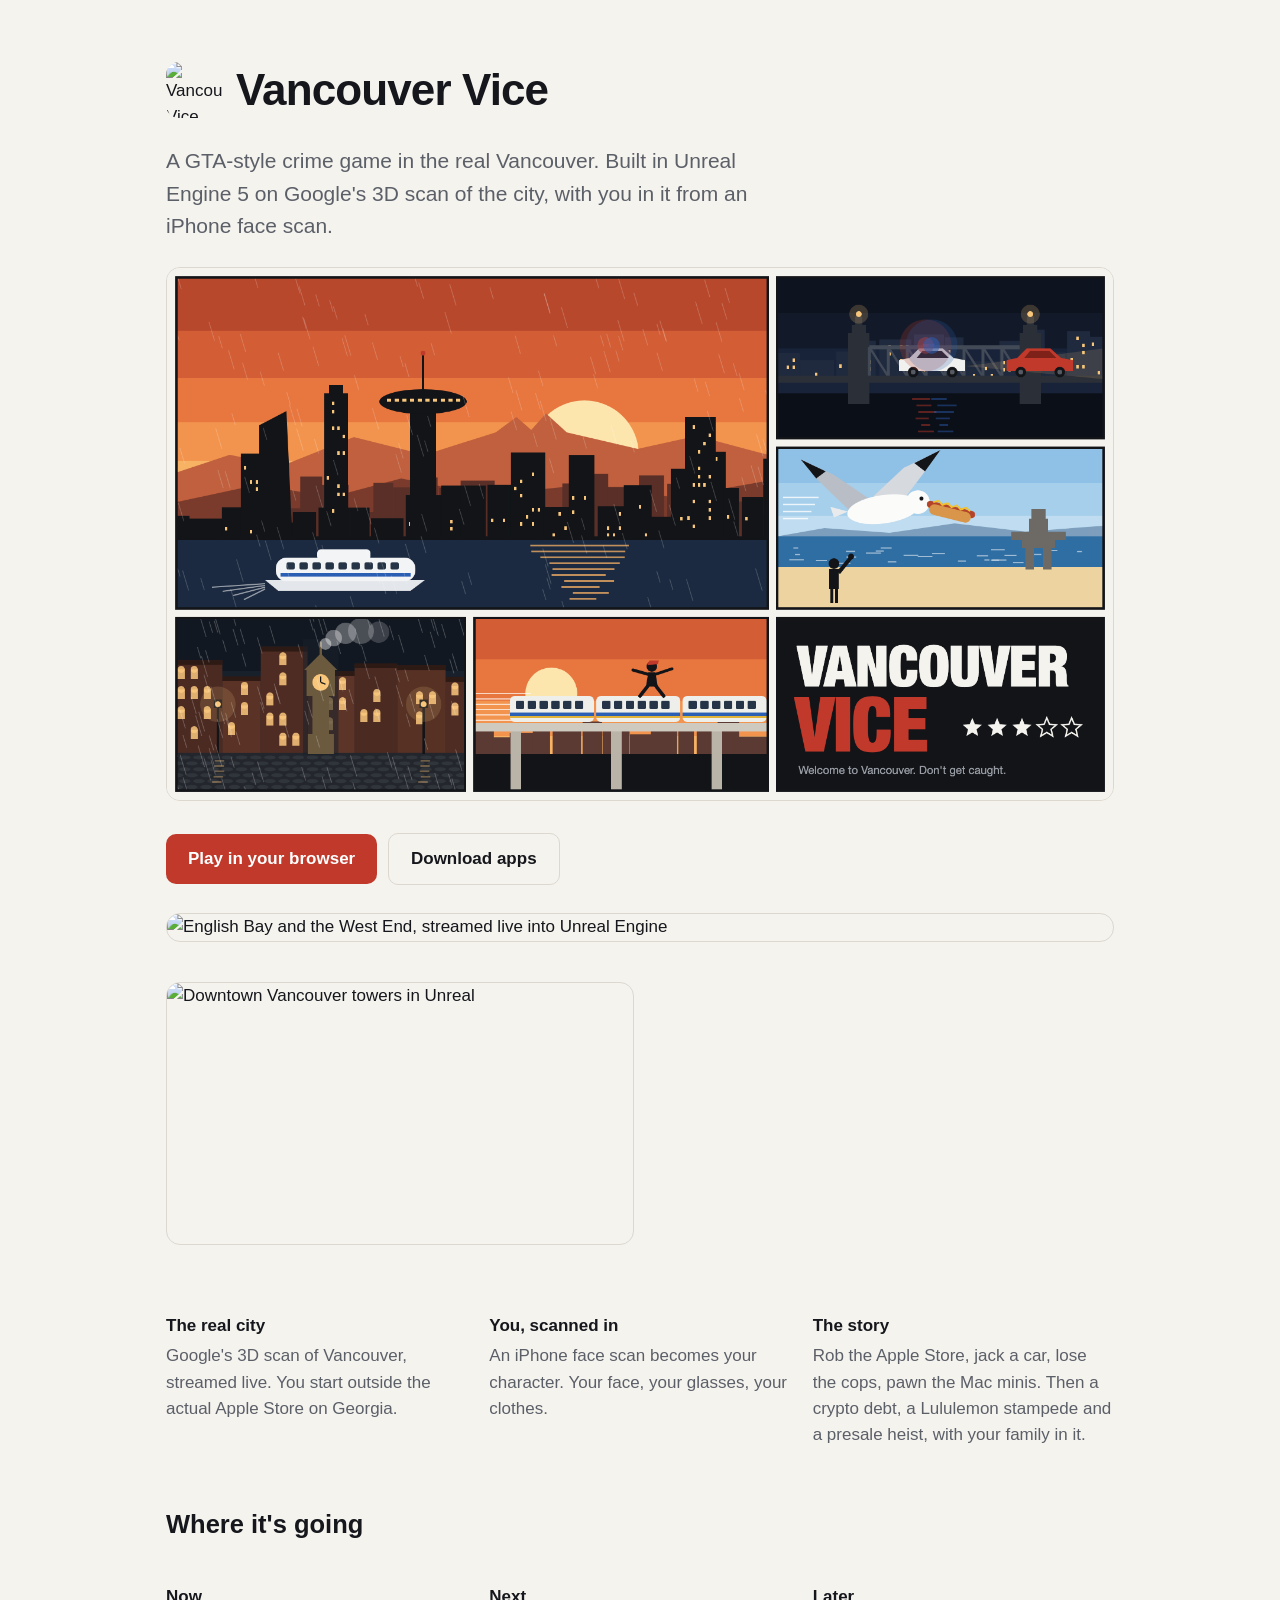
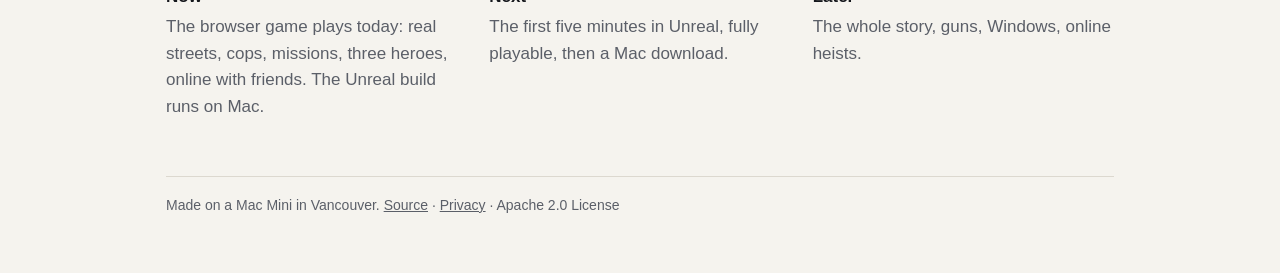
==== site/index.html @ 9a9914cd "Key art: six Vancouver panels in a GTA cover grid, on README and landing Co-Authored-By: Claude Opus" ====
<!doctype html>
<html lang="en"><head><meta charset="utf-8"><meta name="viewport" content="width=device-width,initial-scale=1">
<title>Vancouver Vice</title><meta name="description" content="A third person GTA-style game set in Vancouver and Victoria, native on the Mac.">
<link rel="icon" href="icon.png">
<meta property="og:image" content="https://vancouvervice.heyitsmejosh.com/img/key-art.png"><meta name="twitter:card" content="summary_large_image">
<style>
:root{--bg:#f5f3ee;--ink:#15171c;--dim:#5b5f68;--line:#dcd8cf;--accent:#c0392b}
@media (prefers-color-scheme:dark){:root{--bg:#111316;--ink:#f1efe9;--dim:#9a9ea6;--line:#2a2d33}}
*{box-sizing:border-box}body{margin:0;background:var(--bg);color:var(--ink);font:17px/1.55 -apple-system,"SF Pro Text",Helvetica,Arial,sans-serif}
main{max-width:980px;margin:0 auto;padding:56px 16px}
header{display:flex;align-items:center;gap:14px}header img{width:56px;height:56px;border-radius:13px}
h1{font-size:44px;letter-spacing:-.02em;margin:0}p.lead{font-size:21px;color:var(--dim);max-width:640px}
.shot{width:100%;border-radius:12px;border:1px solid var(--line);margin:28px 0;display:block}
a.btn{display:inline-block;margin:4px 6px 4px 0;background:var(--accent);color:#fff;text-decoration:none;padding:12px 22px;border-radius:10px;font-weight:600}
.grid{display:grid;grid-template-columns:repeat(auto-fit,minmax(220px,1fr));gap:22px;margin-top:40px}
.grid h3{margin:0 0 4px;font-size:17px}.grid p{margin:0;color:var(--dim)}
footer{margin-top:56px;color:var(--dim);font-size:14px;border-top:1px solid var(--line);padding-top:18px}
@media (max-width:600px){a.btn{display:block;text-align:center;margin:10px 0}h1{font-size:36px}p.lead{font-size:18px}}
.cap{text-align:center;color:var(--dim);font-size:14px;margin:0 0 20px}
.shot{width:100%;border-radius:14px;display:block;margin-top:24px}.shots{display:grid;grid-template-columns:1fr 1fr;gap:12px}.shots .shot{margin-top:12px;aspect-ratio:16/9;object-fit:cover}@media(max-width:600px){.shots{grid-template-columns:1fr}}
</style></head><body><main>
<header><img src="icon.png" alt="Vancouver Vice icon"><h1>Vancouver Vice</h1></header>
<p class="lead">A GTA-style crime game in the real Vancouver. Built in Unreal Engine 5 on Google's 3D scan of the city, with you in it from an iPhone face scan.</p>
<img class="shot" src="img/key-art.png" alt="Vancouver Vice key art: Harbour Centre at sunset, a Burrard Bridge cop chase, a seagull hot dog heist at English Bay, the Gastown steam clock, SkyTrain surfing">
<p><a class="btn" href="play.html">Play in your browser</a> <a class="btn" style="background:transparent;color:var(--ink);border:1px solid var(--line)" href="https://github.com/nulljosh/vancouvervice/releases/latest">Download apps</a></p>
<img class="shot" src="img/unreal-english-bay.jpg" alt="English Bay and the West End, streamed live into Unreal Engine">
<div class="shots"><img class="shot" src="img/unreal-downtown.jpg" alt="Downtown Vancouver towers in Unreal"></div>
<div class="grid">
<div><h3>The real city</h3><p>Google's 3D scan of Vancouver, streamed live. You start outside the actual Apple Store on Georgia.</p></div>
<div><h3>You, scanned in</h3><p>An iPhone face scan becomes your character. Your face, your glasses, your clothes.</p></div>
<div><h3>The story</h3><p>Rob the Apple Store, jack a car, lose the cops, pawn the Mac minis. Then a crypto debt, a Lululemon stampede and a presale heist, with your family in it.</p></div>
</div>
<h2 style="margin-top:56px">Where it's going</h2>
<div class="grid">
<div><h3>Now</h3><p>The browser game plays today: real streets, cops, missions, three heroes, online with friends. The Unreal build runs on Mac.</p></div>
<div><h3>Next</h3><p>The first five minutes in Unreal, fully playable, then a Mac download.</p></div>
<div><h3>Later</h3><p>The whole story, guns, Windows, online heists.</p></div>
</div>
<footer>Made on a Mac Mini in Vancouver. <a href="https://github.com/nulljosh/vancouvervice" style="color:inherit">Source</a> · <a href="privacy.html" style="color:inherit">Privacy</a> · Apache 2.0 License</footer>
</main></body></html>
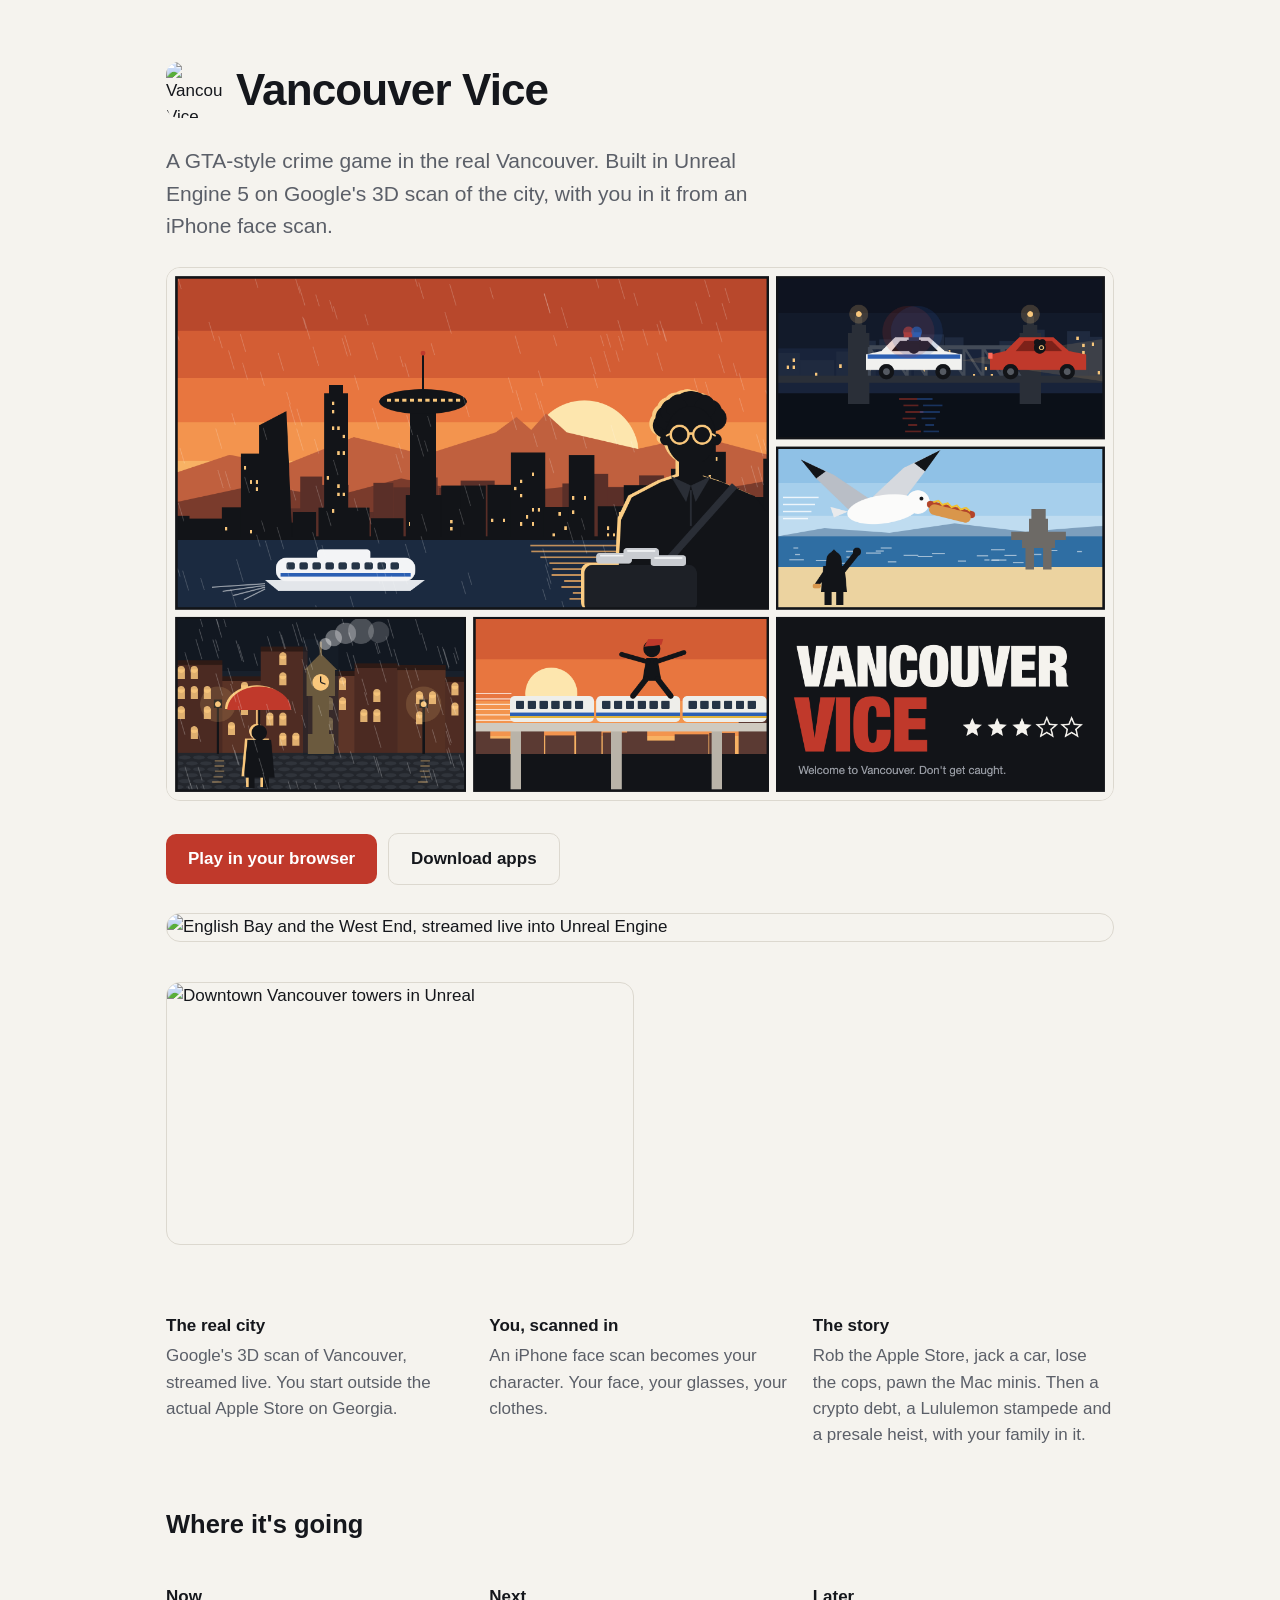
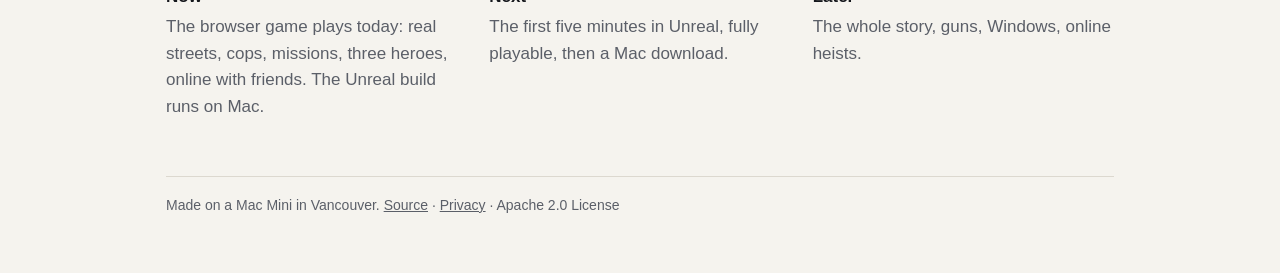
==== commit 7829e233: "Online test and og:image use jaybulb.com (the old host lapsed) Co-Authored-By: Claude Sonnet 5.5 <no" ====
--- a/site/index.html
+++ b/site/index.html
@@ -2,7 +2,7 @@
 <html lang="en"><head><meta charset="utf-8"><meta name="viewport" content="width=device-width,initial-scale=1">
 <title>Vancouver Vice</title><meta name="description" content="A third person GTA-style game set in Vancouver and Victoria, native on the Mac.">
 <link rel="icon" href="icon.png">
-<meta property="og:image" content="https://vancouvervice.heyitsmejosh.com/img/key-art.png"><meta name="twitter:card" content="summary_large_image">
+<meta property="og:image" content="https://vancouvervice.jaybulb.com/img/key-art.png"><meta name="twitter:card" content="summary_large_image">
 <style>
 :root{--bg:#f5f3ee;--ink:#15171c;--dim:#5b5f68;--line:#dcd8cf;--accent:#c0392b}
 @media (prefers-color-scheme:dark){:root{--bg:#111316;--ink:#f1efe9;--dim:#9a9ea6;--line:#2a2d33}}
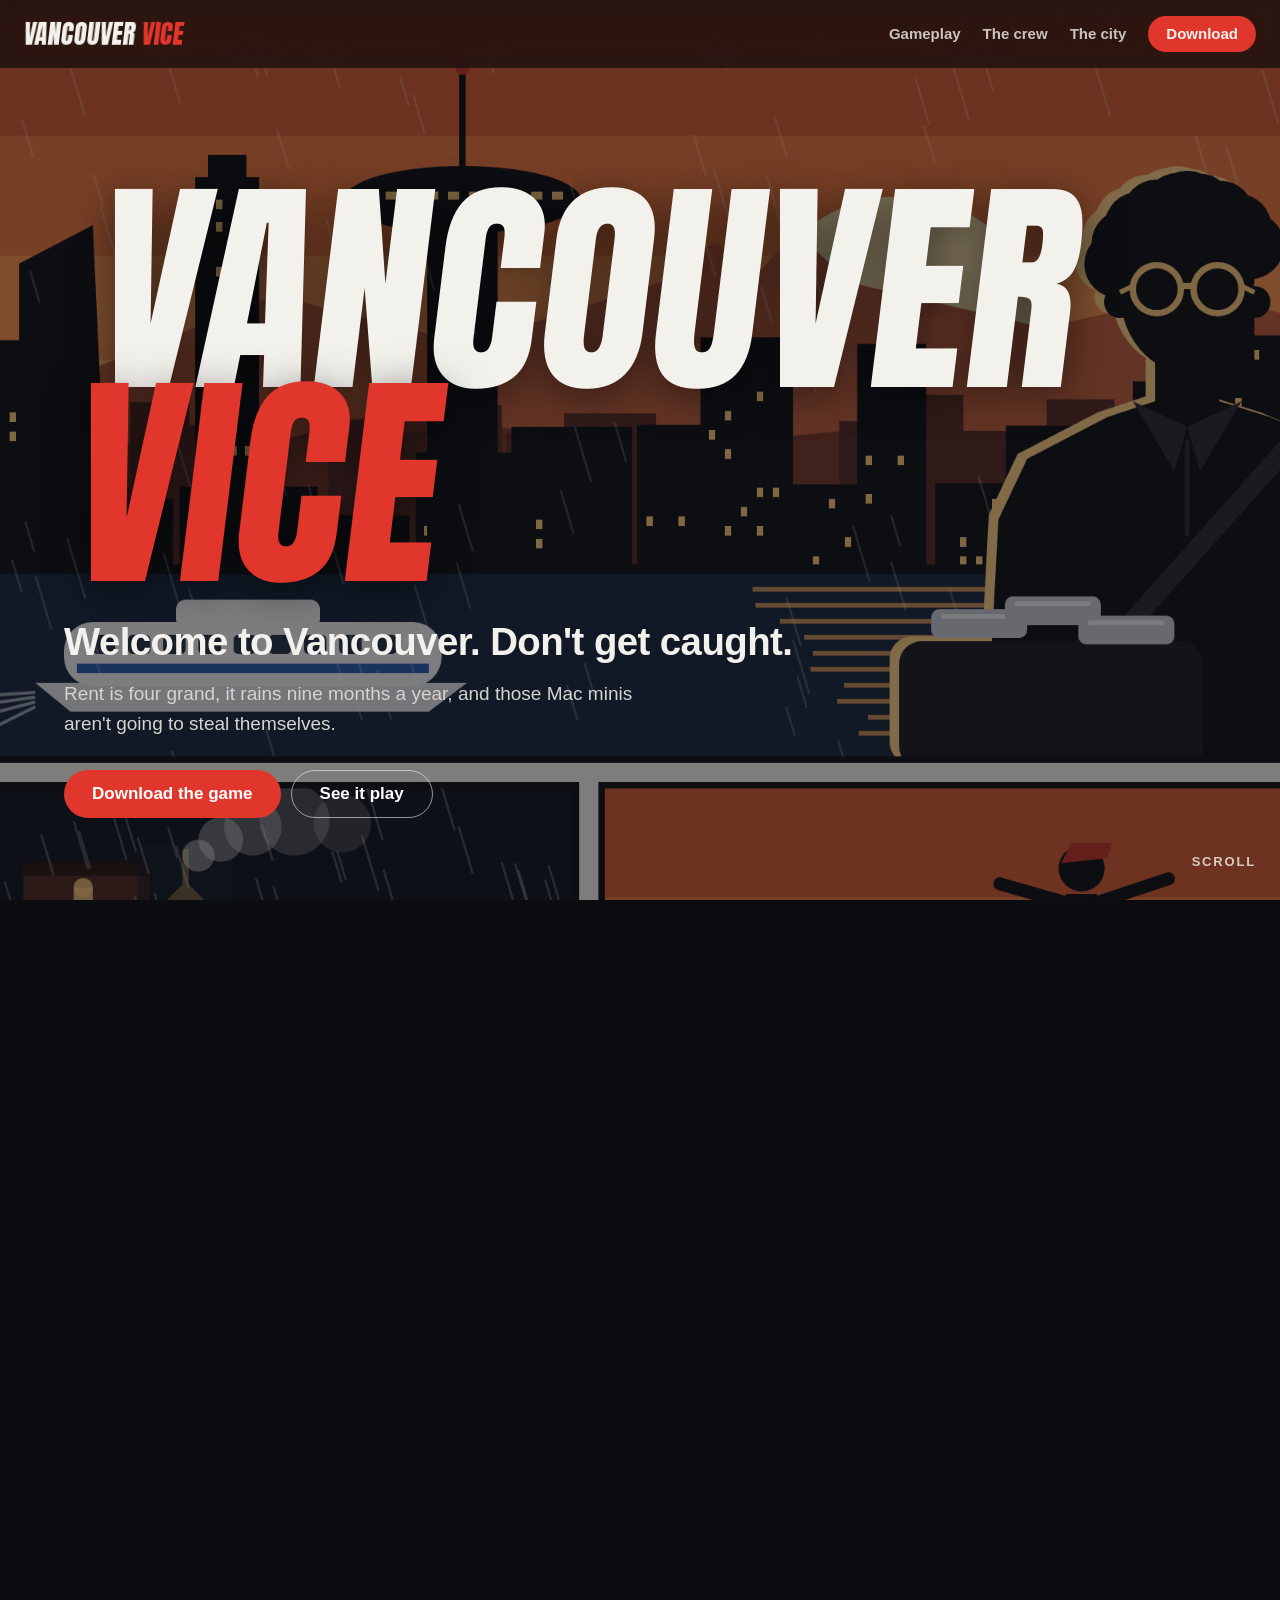
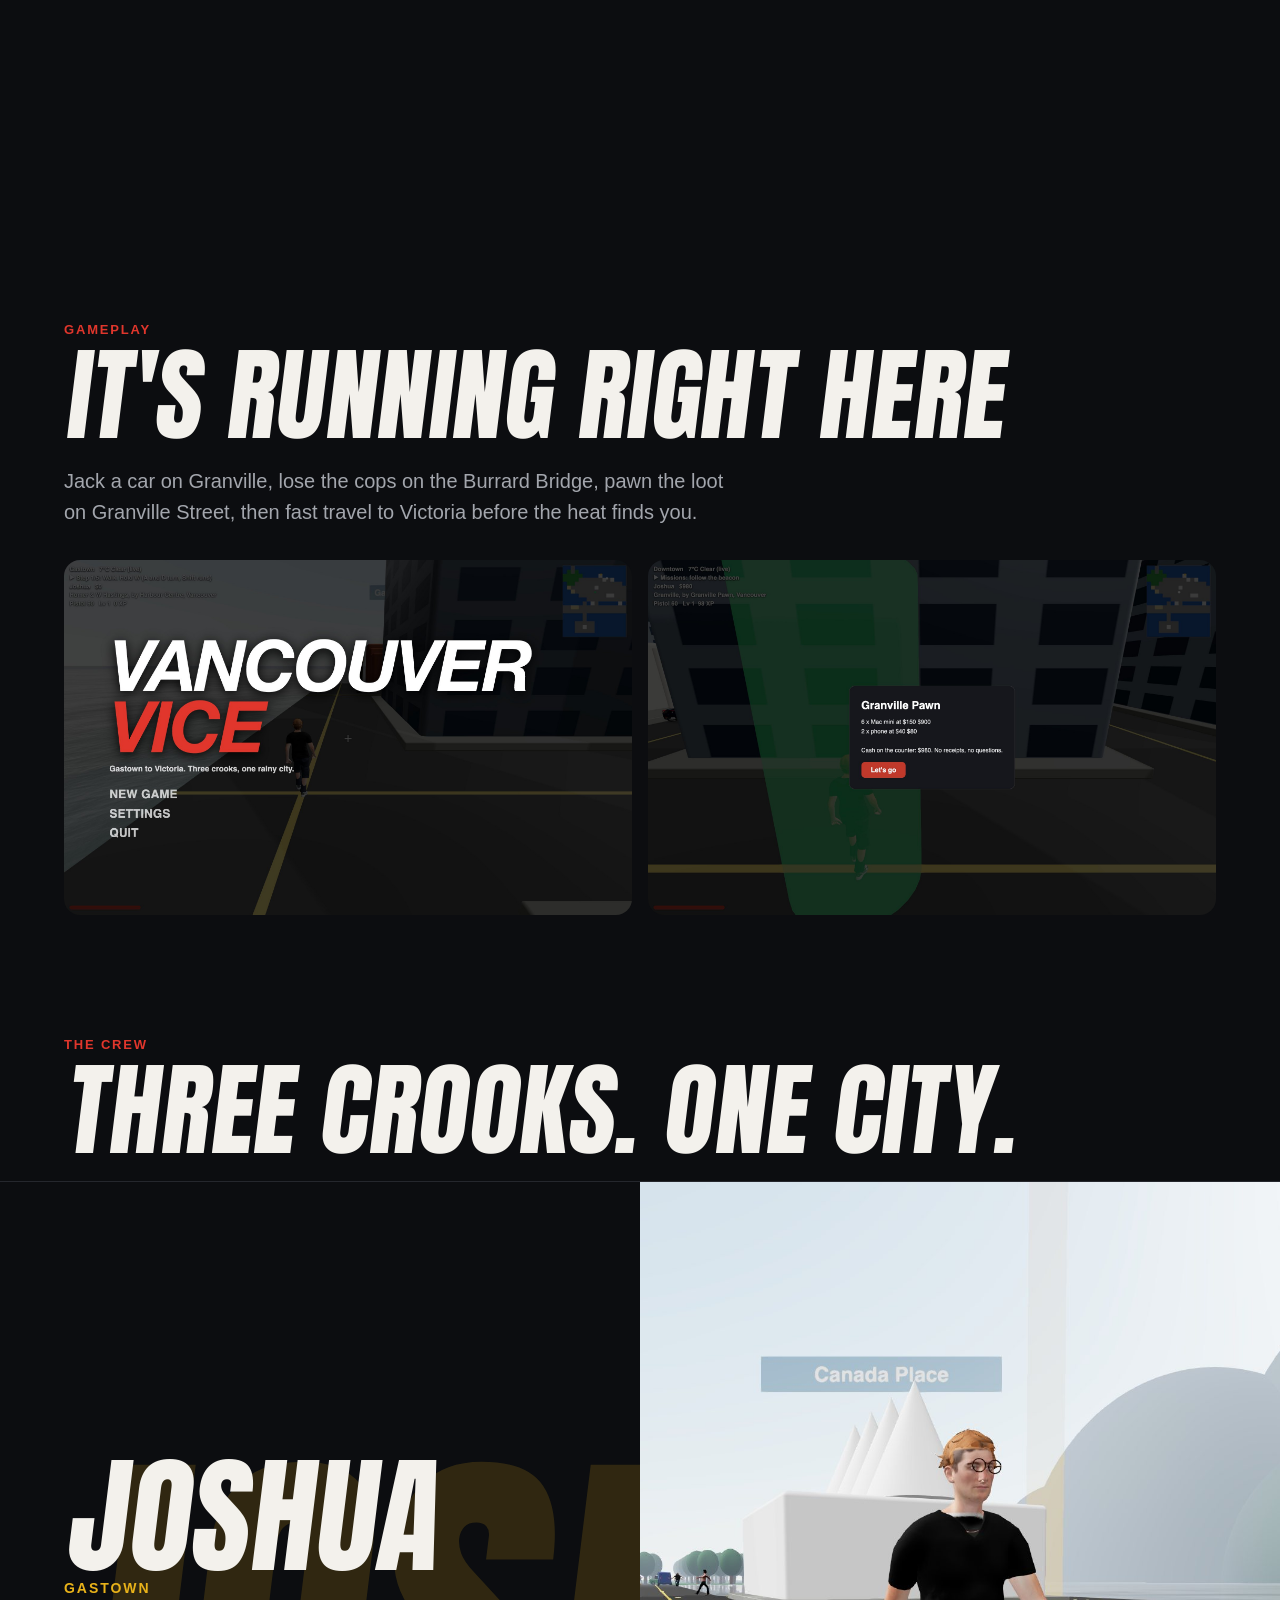
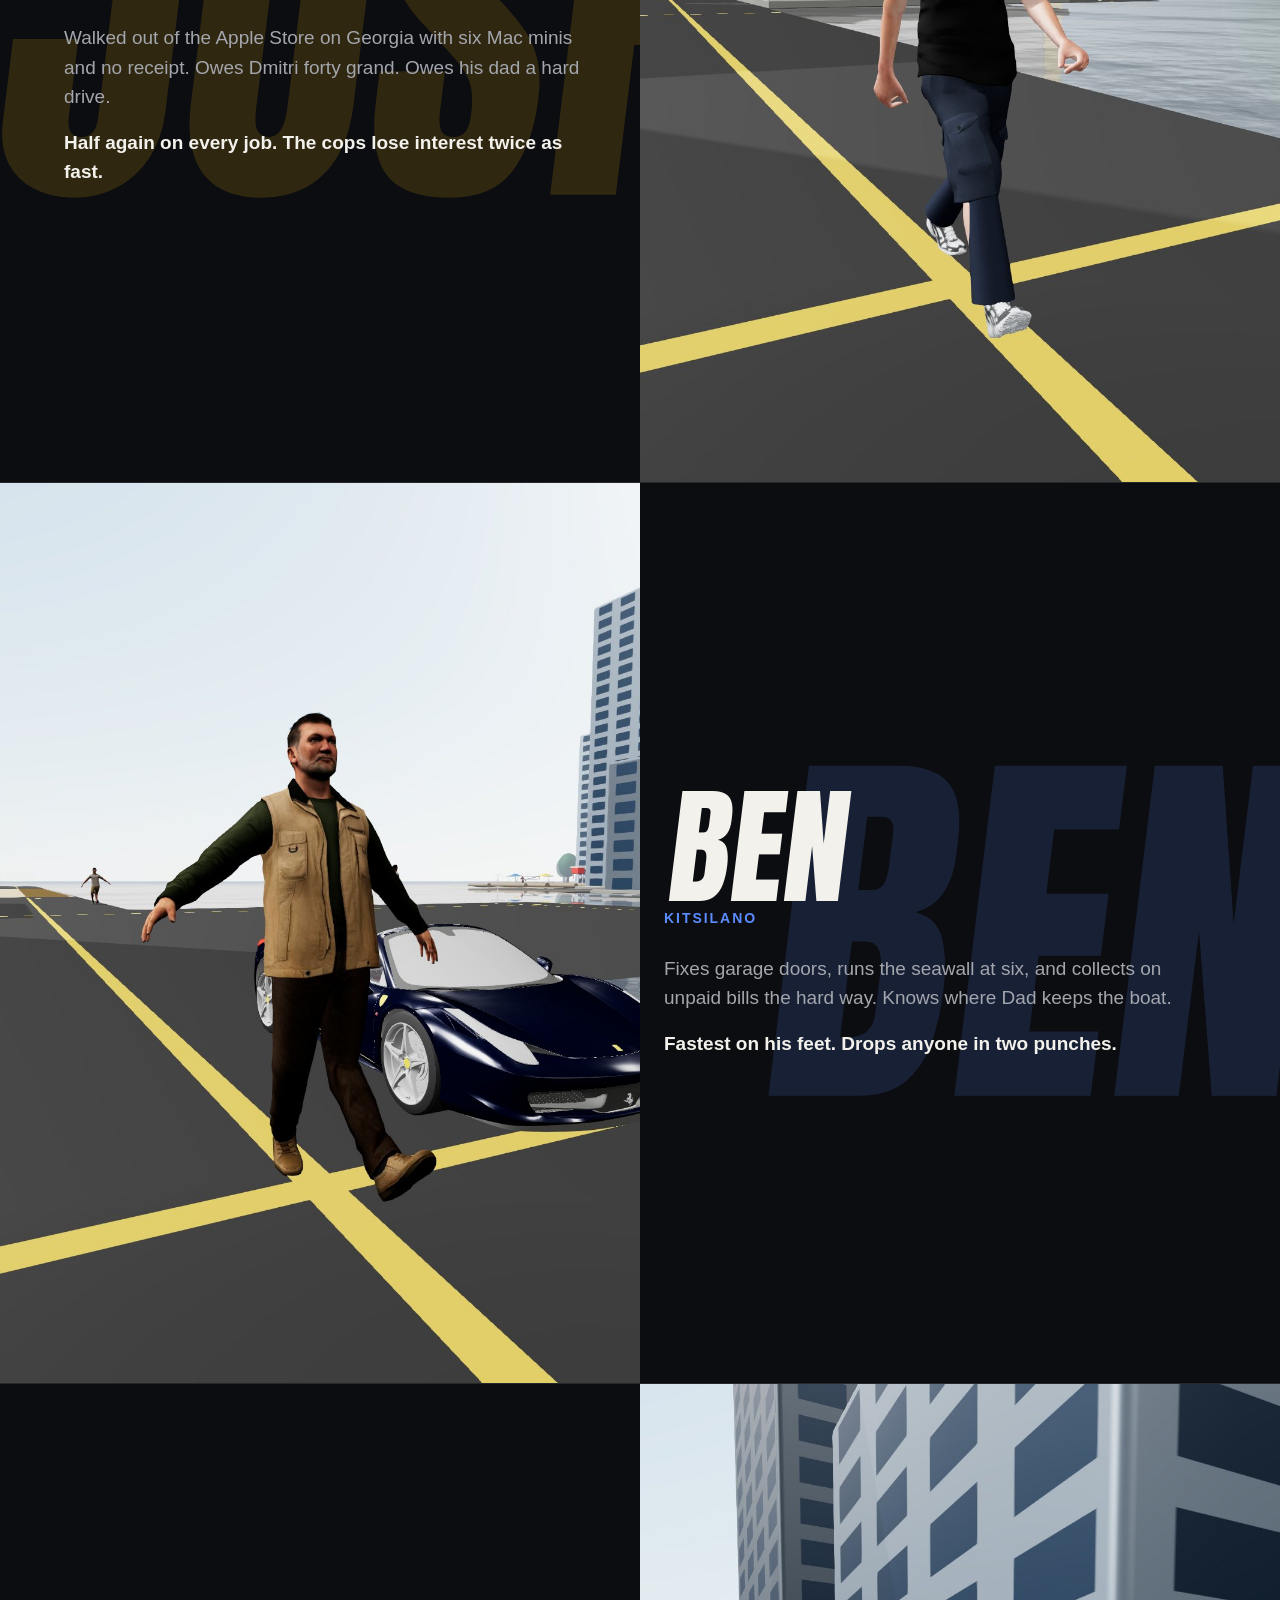
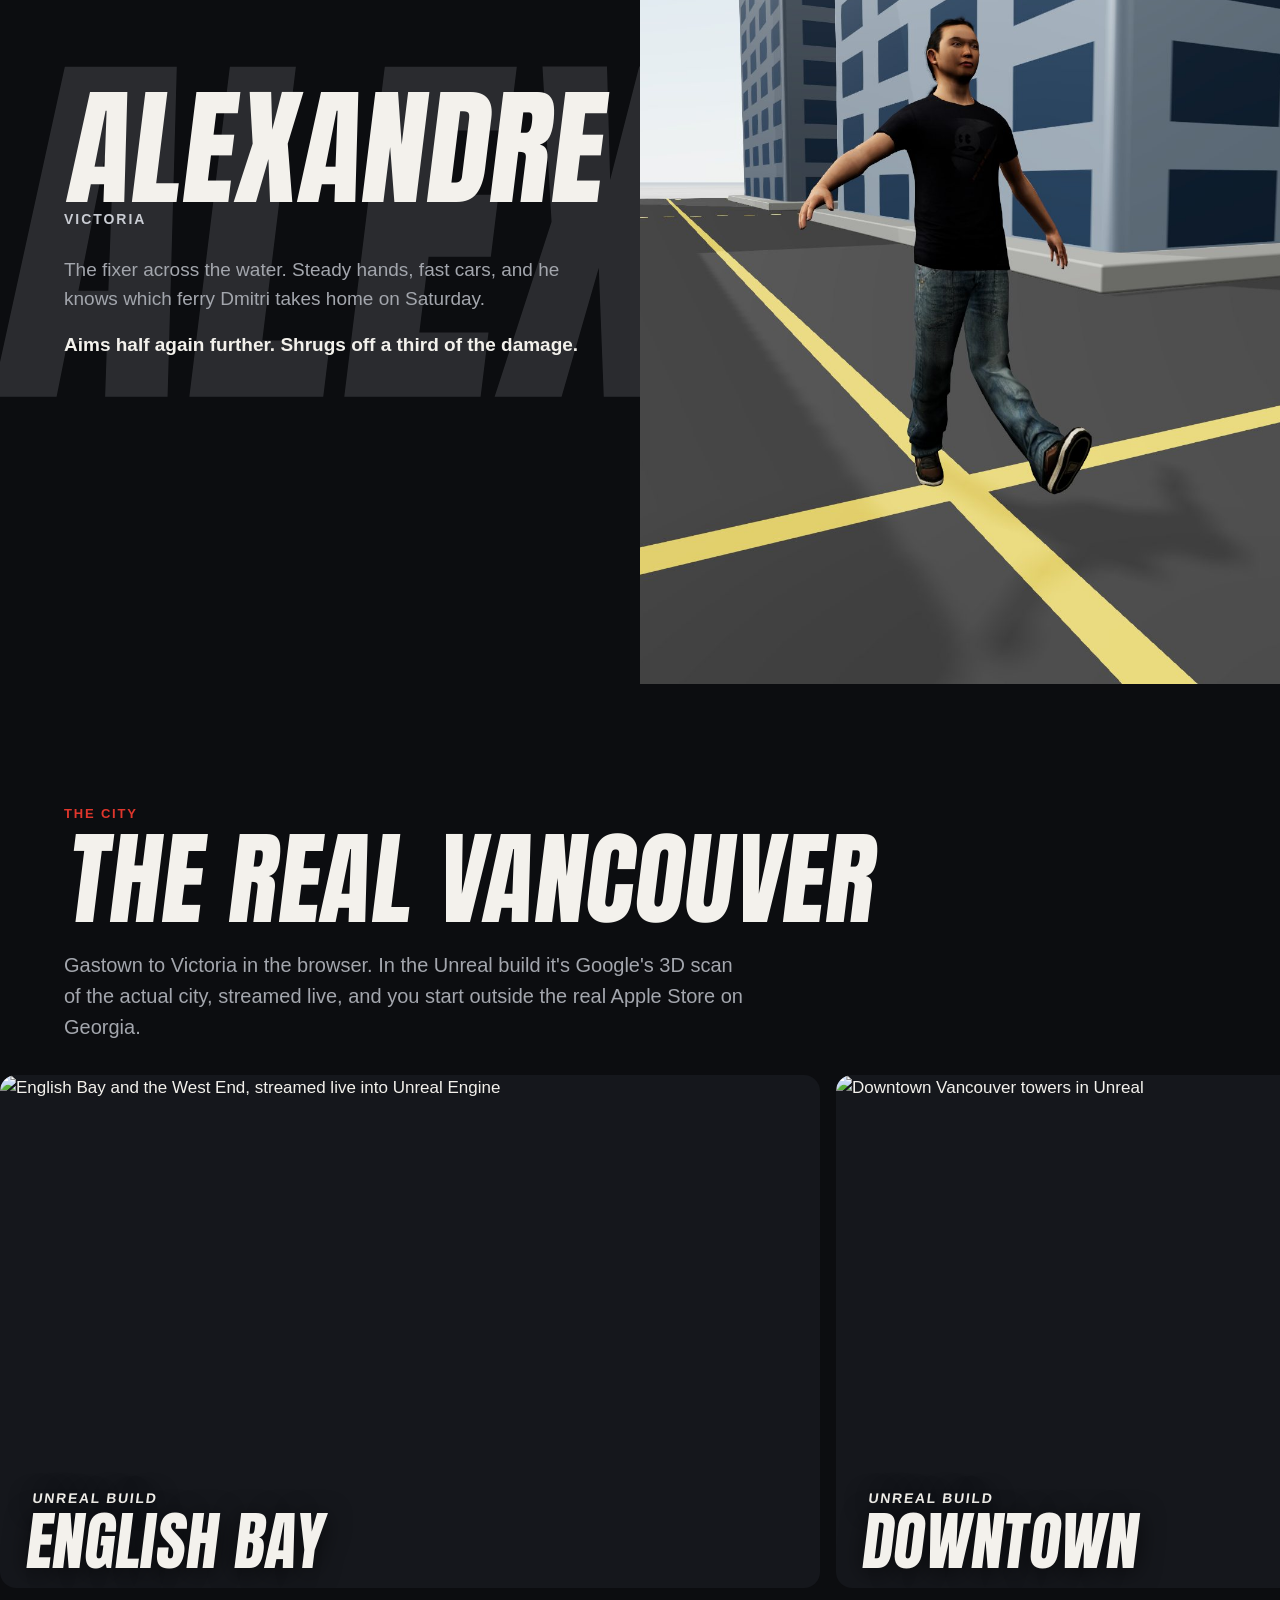
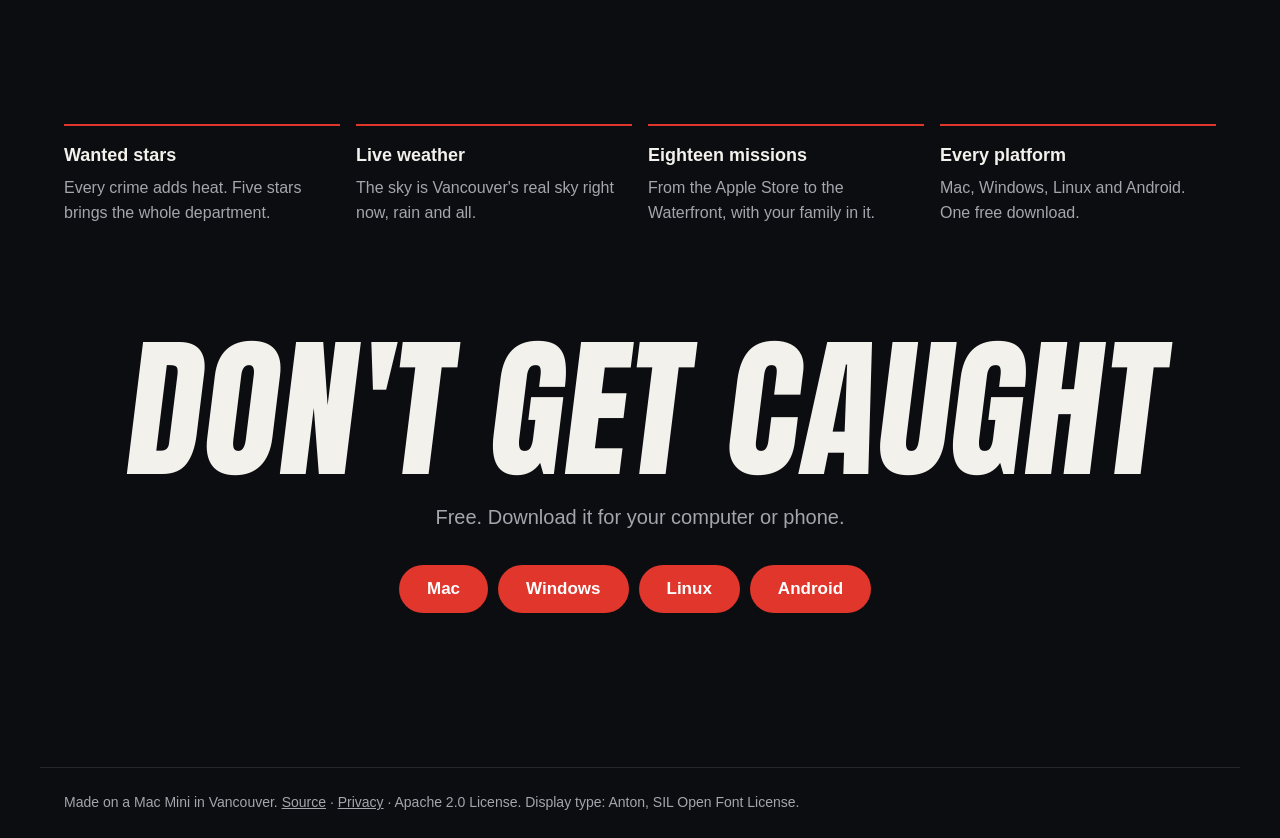
==== commit ee31bbdd: "Joshua is Joshua: a real 3D model of him, a brand kit, and a download-only landing The hero is now a" ====
--- a/site/index.html
+++ b/site/index.html
@@ -1,40 +1,118 @@
 <!doctype html>
 <html lang="en"><head><meta charset="utf-8"><meta name="viewport" content="width=device-width,initial-scale=1">
-<title>Vancouver Vice</title><meta name="description" content="A third person GTA-style game set in Vancouver and Victoria, native on the Mac.">
-<link rel="icon" href="icon.png">
+<title>Vancouver Vice</title><meta name="description" content="A GTA-style crime game in the real Vancouver. Play it in your browser.">
+<link rel="icon" href="icon.png"><meta name="theme-color" content="#0c0d10">
+<link rel="preload" href="fonts/anton.woff2" as="font" type="font/woff2" crossorigin><link rel="stylesheet" href="css/brand.css">
 <meta property="og:image" content="https://vancouvervice.jaybulb.com/img/key-art.png"><meta name="twitter:card" content="summary_large_image">
 <style>
-:root{--bg:#f5f3ee;--ink:#15171c;--dim:#5b5f68;--line:#dcd8cf;--accent:#c0392b}
-@media (prefers-color-scheme:dark){:root{--bg:#111316;--ink:#f1efe9;--dim:#9a9ea6;--line:#2a2d33}}
-*{box-sizing:border-box}body{margin:0;background:var(--bg);color:var(--ink);font:17px/1.55 -apple-system,"SF Pro Text",Helvetica,Arial,sans-serif}
-main{max-width:980px;margin:0 auto;padding:56px 16px}
-header{display:flex;align-items:center;gap:14px}header img{width:56px;height:56px;border-radius:13px}
-h1{font-size:44px;letter-spacing:-.02em;margin:0}p.lead{font-size:21px;color:var(--dim);max-width:640px}
-.shot{width:100%;border-radius:12px;border:1px solid var(--line);margin:28px 0;display:block}
-a.btn{display:inline-block;margin:4px 6px 4px 0;background:var(--accent);color:#fff;text-decoration:none;padding:12px 22px;border-radius:10px;font-weight:600}
-.grid{display:grid;grid-template-columns:repeat(auto-fit,minmax(220px,1fr));gap:22px;margin-top:40px}
-.grid h3{margin:0 0 4px;font-size:17px}.grid p{margin:0;color:var(--dim)}
-footer{margin-top:56px;color:var(--dim);font-size:14px;border-top:1px solid var(--line);padding-top:18px}
-@media (max-width:600px){a.btn{display:block;text-align:center;margin:10px 0}h1{font-size:36px}p.lead{font-size:18px}}
-.cap{text-align:center;color:var(--dim);font-size:14px;margin:0 0 20px}
-.shot{width:100%;border-radius:14px;display:block;margin-top:24px}.shots{display:grid;grid-template-columns:1fr 1fr;gap:12px}.shots .shot{margin-top:12px;aspect-ratio:16/9;object-fit:cover}@media(max-width:600px){.shots{grid-template-columns:1fr}}
-</style></head><body><main>
-<header><img src="icon.png" alt="Vancouver Vice icon"><h1>Vancouver Vice</h1></header>
-<p class="lead">A GTA-style crime game in the real Vancouver. Built in Unreal Engine 5 on Google's 3D scan of the city, with you in it from an iPhone face scan.</p>
-<img class="shot" src="img/key-art.png" alt="Vancouver Vice key art: Harbour Centre at sunset, a Burrard Bridge cop chase, a seagull hot dog heist at English Bay, the Gastown steam clock, SkyTrain surfing">
-<p><a class="btn" href="play.html">Play in your browser</a> <a class="btn" style="background:transparent;color:var(--ink);border:1px solid var(--line)" href="https://github.com/nulljosh/vancouvervice/releases/latest">Download apps</a></p>
-<img class="shot" src="img/unreal-english-bay.jpg" alt="English Bay and the West End, streamed live into Unreal Engine">
-<div class="shots"><img class="shot" src="img/unreal-downtown.jpg" alt="Downtown Vancouver towers in Unreal"></div>
-<div class="grid">
-<div><h3>The real city</h3><p>Google's 3D scan of Vancouver, streamed live. You start outside the actual Apple Store on Georgia.</p></div>
-<div><h3>You, scanned in</h3><p>An iPhone face scan becomes your character. Your face, your glasses, your clothes.</p></div>
-<div><h3>The story</h3><p>Rob the Apple Store, jack a car, lose the cops, pawn the Mac minis. Then a crypto debt, a Lululemon stampede and a presale heist, with your family in it.</p></div>
+:root{--bg:var(--vv-night);--ink:var(--vv-paper);--dim:var(--vv-fog);--line:var(--vv-curb);--red:var(--vv-red);--card:var(--vv-asphalt);--p:0}
+*{box-sizing:border-box}html{scroll-behavior:smooth}
+body{margin:0;background:var(--bg);color:var(--ink);font:17px/1.55 var(--vv-text);overflow-x:hidden}
+a{color:inherit}
+.disp{font-family:var(--vv-display);font-weight:400;text-transform:uppercase;letter-spacing:.005em;line-height:.84;transform:var(--vv-slant);transform-origin:left bottom}
+nav{position:fixed;top:0;left:0;right:0;z-index:9;display:flex;align-items:center;gap:24px;padding:16px 24px;background:rgba(12,13,16,.72);backdrop-filter:blur(18px) saturate(160%);-webkit-backdrop-filter:blur(18px) saturate(160%)}
+nav .mark{font:26px/1 var(--vv-display);text-decoration:none;display:inline-block;transform:var(--vv-slant)}nav .mark b{color:var(--red);font-weight:400}
+nav .links{margin-left:auto;display:flex;gap:22px;font-weight:600;font-size:15px;align-items:center}nav .links a{text-decoration:none;opacity:.8}nav .links a:hover{opacity:1}
+nav .links .play{opacity:1;background:var(--red);height:36px;padding:0 18px;border-radius:18px;display:inline-flex;align-items:center}
+/* hero: pinned for one extra screen while the art pushes in and the wordmark pulls back */
+.hero{position:relative;height:200vh}
+.hero .stage{position:sticky;top:0;height:100vh;height:100svh;overflow:hidden;display:flex;align-items:flex-end}
+.hero .shot{position:absolute;inset:0;width:100%;height:100%;object-fit:cover;object-position:0 0;transform-origin:30% 30%;transform:scale(calc(1.6 + var(--p) * .5))}
+.hero .scrim{position:absolute;inset:0;background:rgba(8,9,12,calc(.5 + var(--p) * .4))}
+.hero .copy{position:relative;padding:0 24px 72px;max-width:1200px;width:100%;margin:0 auto}
+.wordmark{font-size:clamp(68px,18vw,260px);text-shadow:0 8px 40px rgba(0,0,0,.5);transform:var(--vv-slant) scale(calc(1 - var(--p) * .25)) translateY(calc(var(--p) * -60px));opacity:calc(1 - var(--p) * .9)}
+.wordmark b{color:var(--red);font-weight:400}
+h1{font-size:clamp(26px,3vw,40px);font-weight:800;letter-spacing:-.015em;margin:32px 0 8px;max-width:760px}
+.sub{font-size:19px;color:#d6d4cf;margin:0 0 32px;max-width:620px}
+.btn{display:inline-flex;align-items:center;justify-content:center;height:48px;padding:0 28px;border-radius:24px;font-weight:700;text-decoration:none;background:var(--red);color:#fff;margin:0 10px 10px 0}
+.btn.ghost{background:transparent;border:1.5px solid rgba(255,255,255,.55)}
+.scroll-cue{position:absolute;right:24px;bottom:28px;font-size:13px;font-weight:700;letter-spacing:.14em;text-transform:uppercase;opacity:calc(.8 - var(--p) * 2)}
+section{max-width:1200px;margin:0 auto;padding:120px 24px 0}
+.kicker{font-weight:800;text-transform:uppercase;letter-spacing:.14em;font-size:13px;color:var(--red);margin:0 0 12px}
+h2{font-size:clamp(52px,8vw,120px);margin:0 0 28px}
+p.lead{font-size:20px;color:var(--dim);max-width:680px;margin:0 0 32px}
+.gp{display:grid;grid-template-columns:1fr 1fr;gap:16px}.gp img{width:100%;aspect-ratio:16/10;object-fit:cover;border-radius:16px;display:block}@media(max-width:820px){.gp{grid-template-columns:1fr}}
+.cap{color:var(--dim);font-size:14px;margin:12px 0 0}
+/* the crew: one full screen each, the name huge behind the portrait */
+.crew{max-width:none;padding:120px 0 0}
+.crew>header{max-width:1200px;margin:0 auto;padding:0 24px}
+.member{position:relative;min-height:100vh;min-height:100svh;display:grid;grid-template-columns:1fr 1fr;align-items:center;overflow:hidden;border-top:1px solid var(--line)}
+.member .name{position:absolute;left:-1vw;top:50%;translate:0 -50%;font-size:min(30vw,420px);color:var(--c);opacity:.16;white-space:nowrap;pointer-events:none}
+.member img{position:relative;z-index:1;grid-column:2;grid-row:1;width:100%;height:100vh;height:100svh;object-fit:cover;object-position:50% 30%}
+.member .bio{grid-column:1;grid-row:1;position:relative;padding:48px 24px 48px max(24px,calc((100vw - 1200px) / 2 + 24px));max-width:620px}
+.member h3{font-size:clamp(72px,10vw,150px);margin:0 0 8px;color:var(--ink)}
+.member .where{font-weight:800;font-size:14px;text-transform:uppercase;letter-spacing:.14em;color:var(--c);margin:0 0 24px}
+.member p{color:var(--dim);font-size:19px;margin:0 0 16px}
+.member .perk{color:var(--ink);font-weight:700}
+.member.flip img{grid-column:1}.member.flip .bio{grid-column:2;padding:48px max(24px,calc((100vw - 1200px) / 2 + 24px)) 48px 24px}.member.flip .name{left:auto;right:-1vw}
+/* postcards: swipe the city */
+.rail{display:grid;grid-auto-flow:column;grid-auto-columns:min(78vw,820px);gap:16px;overflow-x:auto;scroll-snap-type:x mandatory;padding:0 24px 16px max(24px,calc((100vw - 1200px) / 2 + 24px));scrollbar-width:none}
+.rail::-webkit-scrollbar{display:none}
+.card{position:relative;scroll-snap-align:start;border-radius:16px;overflow:hidden;aspect-ratio:16/10;background:var(--card)}
+.card img{width:100%;height:100%;object-fit:cover;display:block}
+.card .tag{position:absolute;left:24px;bottom:20px;font-size:clamp(40px,5vw,72px);text-shadow:0 4px 24px rgba(0,0,0,.6)}
+.card .tag small{display:block;font:700 14px/1.4 var(--vv-text);letter-spacing:.12em;margin-bottom:6px;color:var(--vv-paper)}
+.feats{display:grid;grid-template-columns:repeat(4,1fr);gap:16px}
+.feats div{border-top:2px solid var(--red);padding-top:16px}.feats h3{margin:0 0 6px;font-size:18px}.feats p{margin:0;color:var(--dim);font-size:16px}
+.final{text-align:center;padding-bottom:24px}.final h2{transform-origin:center bottom;font-size:clamp(64px,12vw,180px)}
+footer{max-width:1200px;margin:120px auto 0;padding:24px;border-top:1px solid var(--line);color:var(--dim);font-size:14px}
+.reveal{opacity:0;translate:0 40px;transition:opacity .8s,translate .8s}.reveal.in{opacity:1;translate:0 0}
+@media (max-width:820px){.feats{grid-template-columns:1fr 1fr}.member,.member.flip{grid-template-columns:1fr}.member img,.member.flip img{grid-column:1;grid-row:1;height:62vh}.member .bio,.member.flip .bio{grid-column:1;grid-row:2;padding:32px 24px 56px}.member .name{top:31vh}nav .links a:not(.play){display:none}.hero .copy{padding-bottom:48px}.btn{width:100%;margin-right:0}section{padding-top:88px}.scroll-cue{display:none}}
+@media (prefers-reduced-motion:reduce){.hero{height:auto}.hero .stage{position:relative}.reveal{opacity:1;translate:none;transition:none}html{scroll-behavior:auto}}
+@media (prefers-reduced-transparency:reduce){nav{background:#0c0d10;backdrop-filter:none;-webkit-backdrop-filter:none}}
+</style></head><body>
+<nav><a class="mark" href="#">VANCOUVER <b>VICE</b></a><div class="links"><a href="#play">Gameplay</a><a href="#crew">The crew</a><a href="#city">The city</a><a class="play" href="#download">Download</a></div></nav>
+<header class="hero"><div class="stage">
+  <img class="shot" src="img/key-art.png" alt="Vancouver Vice key art: Harbour Centre at sunset, a Burrard Bridge cop chase, a seagull hot dog heist at English Bay, the Gastown steam clock, SkyTrain surfing">
+  <div class="scrim"></div>
+  <div class="copy">
+    <div class="wordmark disp">VANCOUVER<br><b>VICE</b></div>
+    <h1>Welcome to Vancouver. Don't get caught.</h1>
+    <p class="sub">Rent is four grand, it rains nine months a year, and those Mac minis aren't going to steal themselves.</p>
+    <a class="btn" href="#download">Download the game</a><a class="btn ghost" href="#play">See it play</a>
+  </div>
+  <div class="scroll-cue">Scroll</div>
+</div></header>
+<section id="play" class="reveal">
+  <p class="kicker">Gameplay</p><h2 class="disp">It's running right here</h2>
+  <p class="lead">Jack a car on Granville, lose the cops on the Burrard Bridge, pawn the loot on Granville Street, then fast travel to Victoria before the heat finds you.</p>
+  <div class="gp"><img src="img/web-title.jpg" alt="The title screen" loading="lazy"><img src="img/web-pawn.jpg" alt="Granville Pawn buys six Mac minis and two phones" loading="lazy"></div>
+</section>
+<section id="crew" class="crew">
+  <header class="reveal"><p class="kicker">The crew</p><h2 class="disp">Three crooks. One city.</h2></header>
+  <article class="member" style="--c:var(--vv-gastown)"><div class="name disp">Joshua</div><img src="img/crew-joshua.jpg" alt="Joshua on the Canada Place waterfront" loading="lazy"><div class="bio reveal"><h3 class="disp">Joshua</h3><p class="where">Gastown</p><p>Walked out of the Apple Store on Georgia with six Mac minis and no receipt. Owes Dmitri forty grand. Owes his dad a hard drive.</p><p class="perk">Half again on every job. The cops lose interest twice as fast.</p></div></article>
+  <article class="member flip" style="--c:var(--vv-kits)"><div class="name disp">Ben</div><img src="img/crew-ben.jpg" alt="Ben in Kitsilano" loading="lazy"><div class="bio reveal"><h3 class="disp">Ben</h3><p class="where">Kitsilano</p><p>Fixes garage doors, runs the seawall at six, and collects on unpaid bills the hard way. Knows where Dad keeps the boat.</p><p class="perk">Fastest on his feet. Drops anyone in two punches.</p></div></article>
+  <article class="member" style="--c:var(--vv-victoria)"><div class="name disp">Alexandre</div><img src="img/crew-alexandre.jpg" alt="Alexandre in Victoria" loading="lazy"><div class="bio reveal"><h3 class="disp">Alexandre</h3><p class="where">Victoria</p><p>The fixer across the water. Steady hands, fast cars, and he knows which ferry Dmitri takes home on Saturday.</p><p class="perk">Aims half again further. Shrugs off a third of the damage.</p></div></article>
+</section>
+<section id="city">
+  <header class="reveal"><p class="kicker">The city</p><h2 class="disp">The real Vancouver</h2>
+  <p class="lead">Gastown to Victoria in the browser. In the Unreal build it's Google's 3D scan of the actual city, streamed live, and you start outside the real Apple Store on Georgia.</p></header>
+</section>
+<div class="rail" aria-label="Places in Vancouver Vice">
+  <div class="card"><img class="shot" src="img/unreal-english-bay.jpg" alt="English Bay and the West End, streamed live into Unreal Engine"><div class="tag disp"><small>Unreal build</small>English Bay</div></div>
+  <div class="card"><img class="shot" src="img/unreal-downtown.jpg" alt="Downtown Vancouver towers in Unreal"><div class="tag disp"><small>Unreal build</small>Downtown</div></div>
+  <div class="card"><img src="img/web-joshua.jpg" alt="Canada Place waterfront in the browser game" loading="lazy"><div class="tag disp"><small>Browser game</small>Canada Place</div></div>
+  <div class="card"><img src="img/crew-alexandre.jpg" alt="Downtown Victoria in the browser game" loading="lazy"><div class="tag disp"><small>Browser game</small>Victoria</div></div>
 </div>
-<h2 style="margin-top:56px">Where it's going</h2>
-<div class="grid">
-<div><h3>Now</h3><p>The browser game plays today: real streets, cops, missions, three heroes, online with friends. The Unreal build runs on Mac.</p></div>
-<div><h3>Next</h3><p>The first five minutes in Unreal, fully playable, then a Mac download.</p></div>
-<div><h3>Later</h3><p>The whole story, guns, Windows, online heists.</p></div>
-</div>
-<footer>Made on a Mac Mini in Vancouver. <a href="https://github.com/nulljosh/vancouvervice" style="color:inherit">Source</a> · <a href="privacy.html" style="color:inherit">Privacy</a> · Apache 2.0 License</footer>
-</main></body></html>
+<section>
+  <div class="feats reveal">
+    <div><h3>Wanted stars</h3><p>Every crime adds heat. Five stars brings the whole department.</p></div>
+    <div><h3>Live weather</h3><p>The sky is Vancouver's real sky right now, rain and all.</p></div>
+    <div><h3>Eighteen missions</h3><p>From the Apple Store to the Waterfront, with your family in it.</p></div>
+    <div><h3>Every platform</h3><p>Mac, Windows, Linux and Android. One free download.</p></div>
+  </div>
+</section>
+<section id="download" class="final reveal">
+  <h2 class="disp">Don't get caught</h2>
+  <p class="lead" style="margin:0 auto 32px">Free. Download it for your computer or phone.</p>
+  <a class="btn" href="https://github.com/nulljosh/vancouvervice/releases/latest">Mac</a><a class="btn" href="https://github.com/nulljosh/vancouvervice/releases/latest">Windows</a><a class="btn" href="https://github.com/nulljosh/vancouvervice/releases/latest">Linux</a><a class="btn" href="https://github.com/nulljosh/vancouvervice/releases/latest">Android</a>
+</section>
+<footer>Made on a Mac Mini in Vancouver. <a href="https://github.com/nulljosh/vancouvervice">Source</a> · <a href="privacy.html">Privacy</a> · Apache 2.0 License. Display type: Anton, SIL Open Font License.</footer>
+<script>
+// hero push-in: --p runs 0 to 1 over the pinned screen; sections fade up as they arrive
+const hero = document.querySelector(".hero"), root = document.documentElement;
+if (!matchMedia("(prefers-reduced-motion: reduce)").matches) addEventListener("scroll", () => root.style.setProperty("--p", Math.min(1, Math.max(0, scrollY / (hero.offsetHeight - innerHeight))).toFixed(3)), { passive: true });
+const io = new IntersectionObserver(es => es.forEach(e => e.isIntersecting && (e.target.classList.add("in"), io.unobserve(e.target))), { threshold: .15 });
+document.querySelectorAll(".reveal").forEach(el => io.observe(el));
+</script>
+</body></html>
--- a/site/css/brand.css
+++ b/site/css/brand.css
@@ -0,0 +1,15 @@
+/* Vancouver Vice design system. Source of truth: brand/BRAND.md */
+@font-face{font-family:"Vice Display";src:url("../fonts/anton.woff2") format("woff2");font-weight:400;font-display:swap}
+:root{
+  /* colour: rain-dark city, one hot red, neighbourhood accents for the crew */
+  --vv-night:#0c0d10; --vv-asphalt:#15171c; --vv-curb:#25272d; --vv-fog:#a3a6ad; --vv-paper:#f3f1ec;
+  --vv-red:#e0362c; --vv-gastown:#e8b21a; --vv-kits:#5b8cff; --vv-victoria:#c9ccd3; --vv-seawall:#2e9e8f;
+  /* type */
+  --vv-display:"Vice Display",Impact,"Arial Narrow Bold",sans-serif;
+  --vv-text:-apple-system,"SF Pro Text","Helvetica Neue",Helvetica,Arial,sans-serif;
+  --vv-slant:skewX(-7deg);
+  /* 8 point grid, one radius set, 48 point capsule controls */
+  --vv-1:8px; --vv-2:16px; --vv-3:24px; --vv-4:32px; --vv-6:48px; --vv-9:72px; --vv-12:96px;
+  --vv-r-sm:8px; --vv-r:16px; --vv-r-pill:24px; --vv-control:48px;
+}
+.vv-display{font-family:var(--vv-display);font-weight:400;text-transform:uppercase;letter-spacing:.005em;line-height:.86;transform:var(--vv-slant);transform-origin:left bottom}
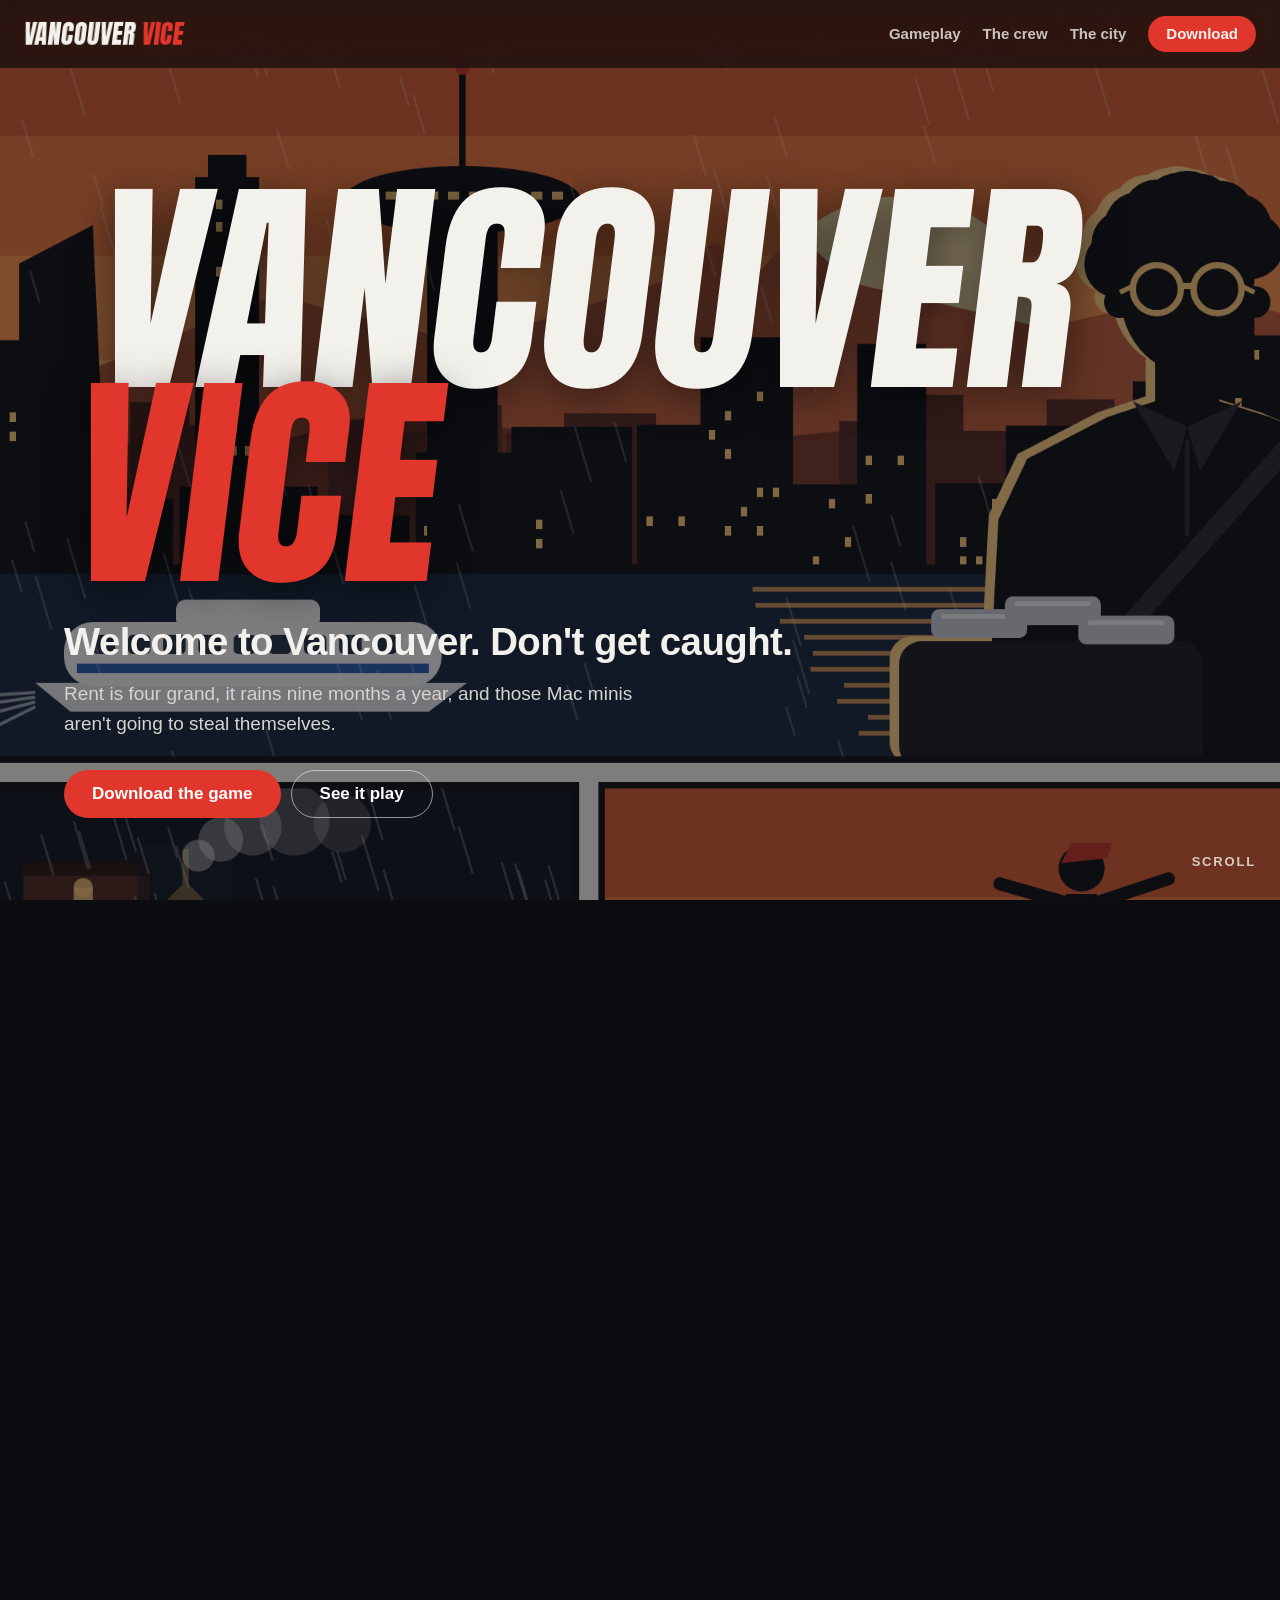
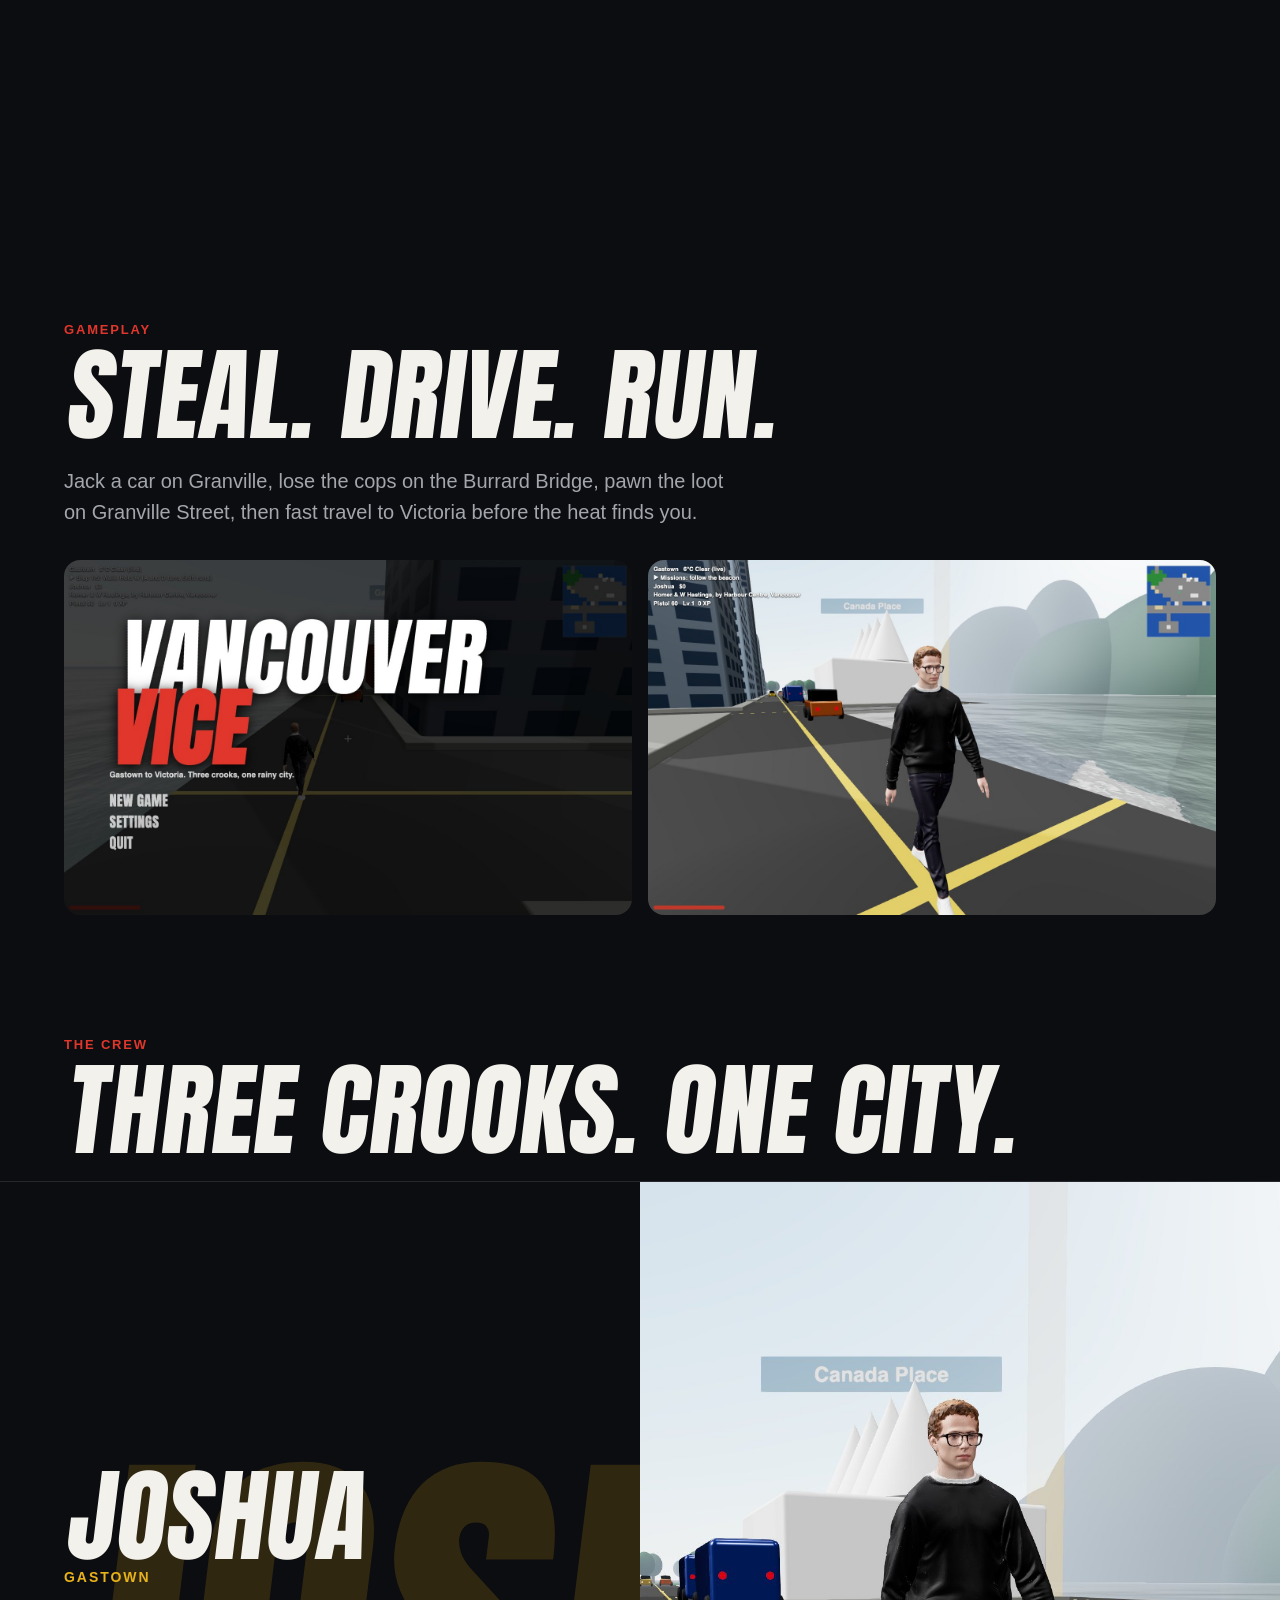
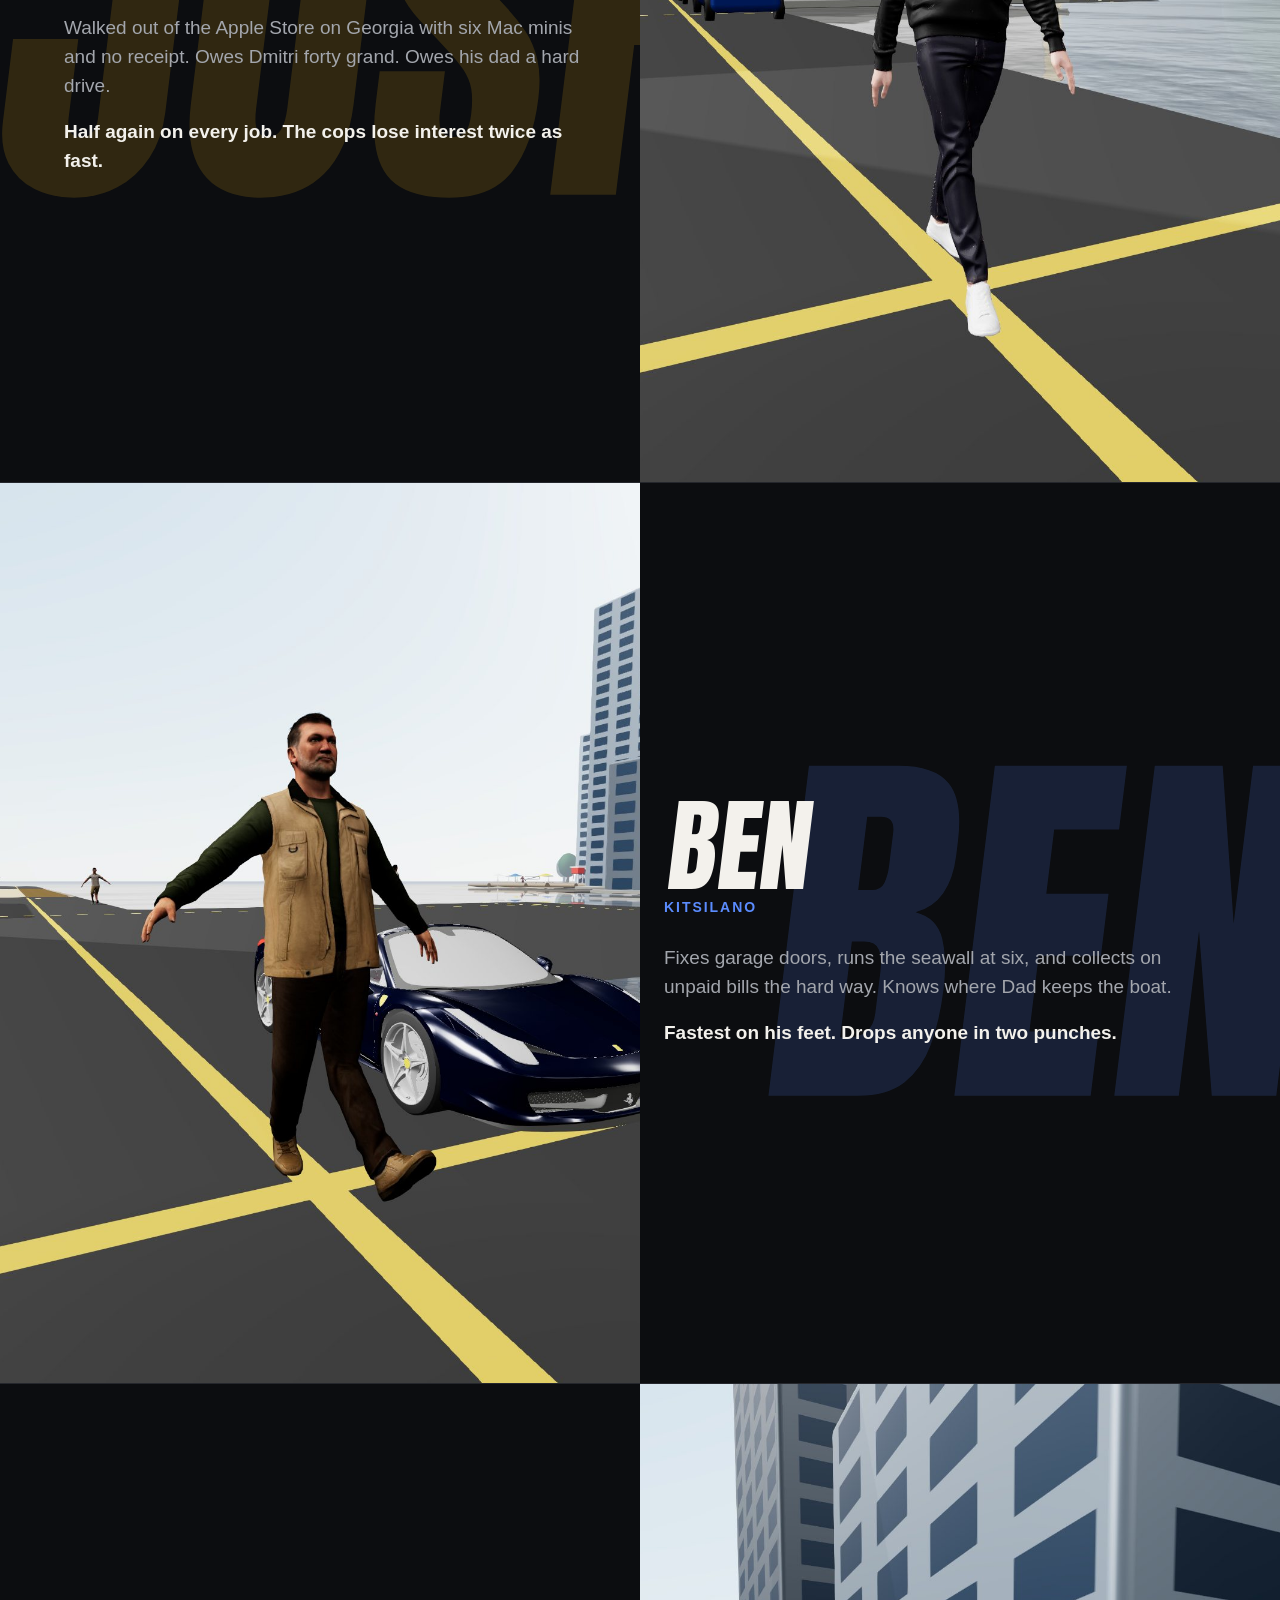
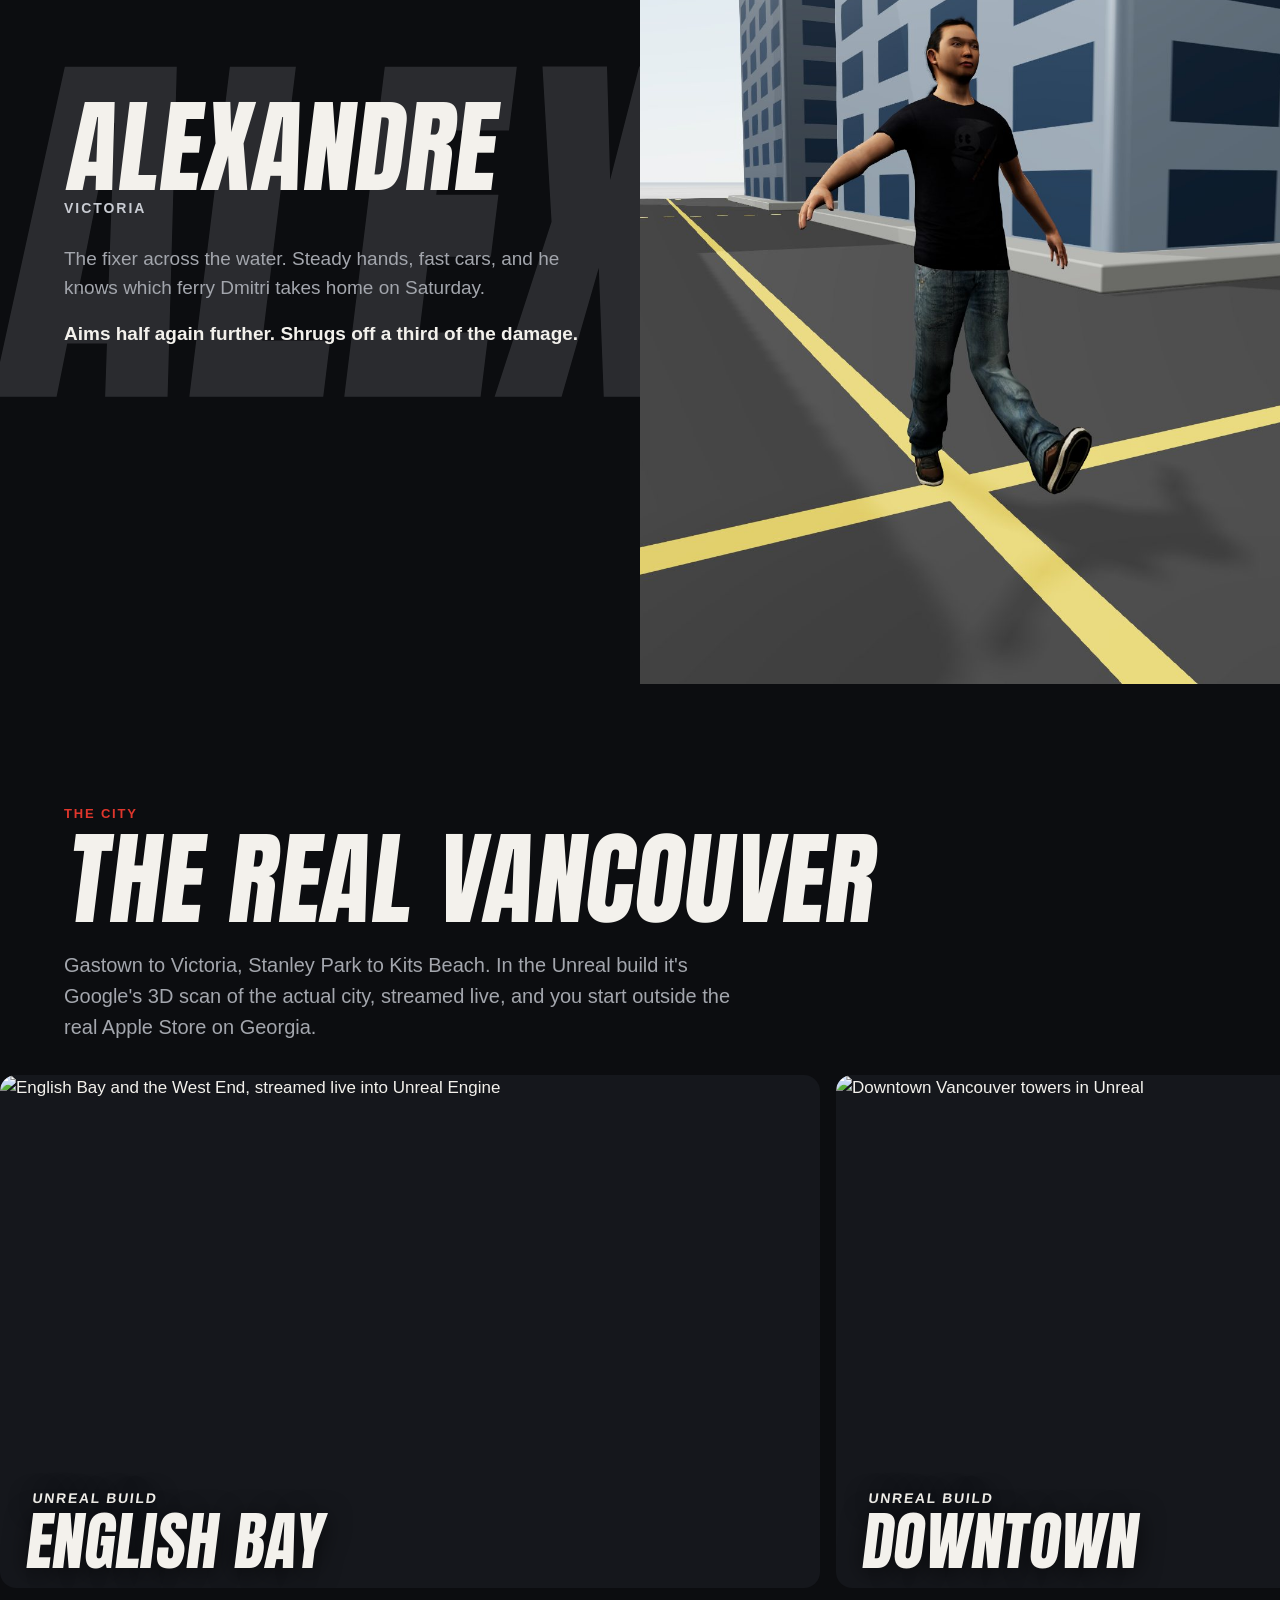
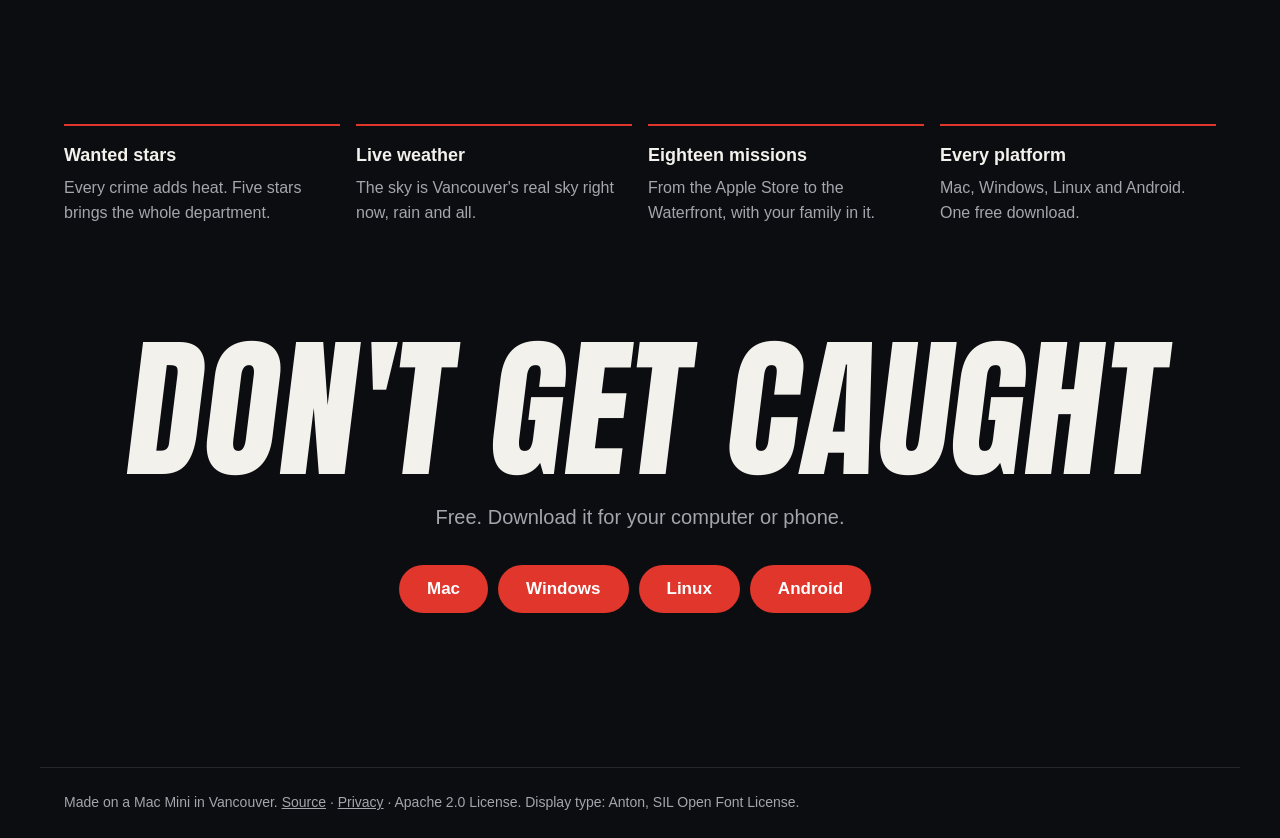
==== commit 5e9174cd: "Landing QA: new gameplay heading and shots, names fit, no browser wording left Co-Authored-By: Claud" ====
--- a/site/index.html
+++ b/site/index.html
@@ -40,7 +40,7 @@
 .member .name{position:absolute;left:-1vw;top:50%;translate:0 -50%;font-size:min(30vw,420px);color:var(--c);opacity:.16;white-space:nowrap;pointer-events:none}
 .member img{position:relative;z-index:1;grid-column:2;grid-row:1;width:100%;height:100vh;height:100svh;object-fit:cover;object-position:50% 30%}
 .member .bio{grid-column:1;grid-row:1;position:relative;padding:48px 24px 48px max(24px,calc((100vw - 1200px) / 2 + 24px));max-width:620px}
-.member h3{font-size:clamp(72px,10vw,150px);margin:0 0 8px;color:var(--ink)}
+.member h3{font-size:clamp(64px,8vw,124px);margin:0 0 8px;color:var(--ink)}
 .member .where{font-weight:800;font-size:14px;text-transform:uppercase;letter-spacing:.14em;color:var(--c);margin:0 0 24px}
 .member p{color:var(--dim);font-size:19px;margin:0 0 16px}
 .member .perk{color:var(--ink);font-weight:700}
@@ -74,9 +74,9 @@
   <div class="scroll-cue">Scroll</div>
 </div></header>
 <section id="play" class="reveal">
-  <p class="kicker">Gameplay</p><h2 class="disp">It's running right here</h2>
+  <p class="kicker">Gameplay</p><h2 class="disp">Steal. Drive. Run.</h2>
   <p class="lead">Jack a car on Granville, lose the cops on the Burrard Bridge, pawn the loot on Granville Street, then fast travel to Victoria before the heat finds you.</p>
-  <div class="gp"><img src="img/web-title.jpg" alt="The title screen" loading="lazy"><img src="img/web-pawn.jpg" alt="Granville Pawn buys six Mac minis and two phones" loading="lazy"></div>
+  <div class="gp"><img src="img/web-title.jpg" alt="The title screen: New Game, Settings, Quit" loading="lazy"><img src="img/web-joshua.jpg" alt="Joshua on the Canada Place waterfront, wanted level and minimap up" loading="lazy"></div>
 </section>
 <section id="crew" class="crew">
   <header class="reveal"><p class="kicker">The crew</p><h2 class="disp">Three crooks. One city.</h2></header>
@@ -86,13 +86,12 @@
 </section>
 <section id="city">
   <header class="reveal"><p class="kicker">The city</p><h2 class="disp">The real Vancouver</h2>
-  <p class="lead">Gastown to Victoria in the browser. In the Unreal build it's Google's 3D scan of the actual city, streamed live, and you start outside the real Apple Store on Georgia.</p></header>
+  <p class="lead">Gastown to Victoria, Stanley Park to Kits Beach. In the Unreal build it's Google's 3D scan of the actual city, streamed live, and you start outside the real Apple Store on Georgia.</p></header>
 </section>
 <div class="rail" aria-label="Places in Vancouver Vice">
   <div class="card"><img class="shot" src="img/unreal-english-bay.jpg" alt="English Bay and the West End, streamed live into Unreal Engine"><div class="tag disp"><small>Unreal build</small>English Bay</div></div>
   <div class="card"><img class="shot" src="img/unreal-downtown.jpg" alt="Downtown Vancouver towers in Unreal"><div class="tag disp"><small>Unreal build</small>Downtown</div></div>
-  <div class="card"><img src="img/web-joshua.jpg" alt="Canada Place waterfront in the browser game" loading="lazy"><div class="tag disp"><small>Browser game</small>Canada Place</div></div>
-  <div class="card"><img src="img/crew-alexandre.jpg" alt="Downtown Victoria in the browser game" loading="lazy"><div class="tag disp"><small>Browser game</small>Victoria</div></div>
+  <div class="card"><img src="img/crew-alexandre.jpg" alt="Downtown Victoria in the game" loading="lazy"><div class="tag disp"><small>In the game</small>Victoria</div></div>
 </div>
 <section>
   <div class="feats reveal">
